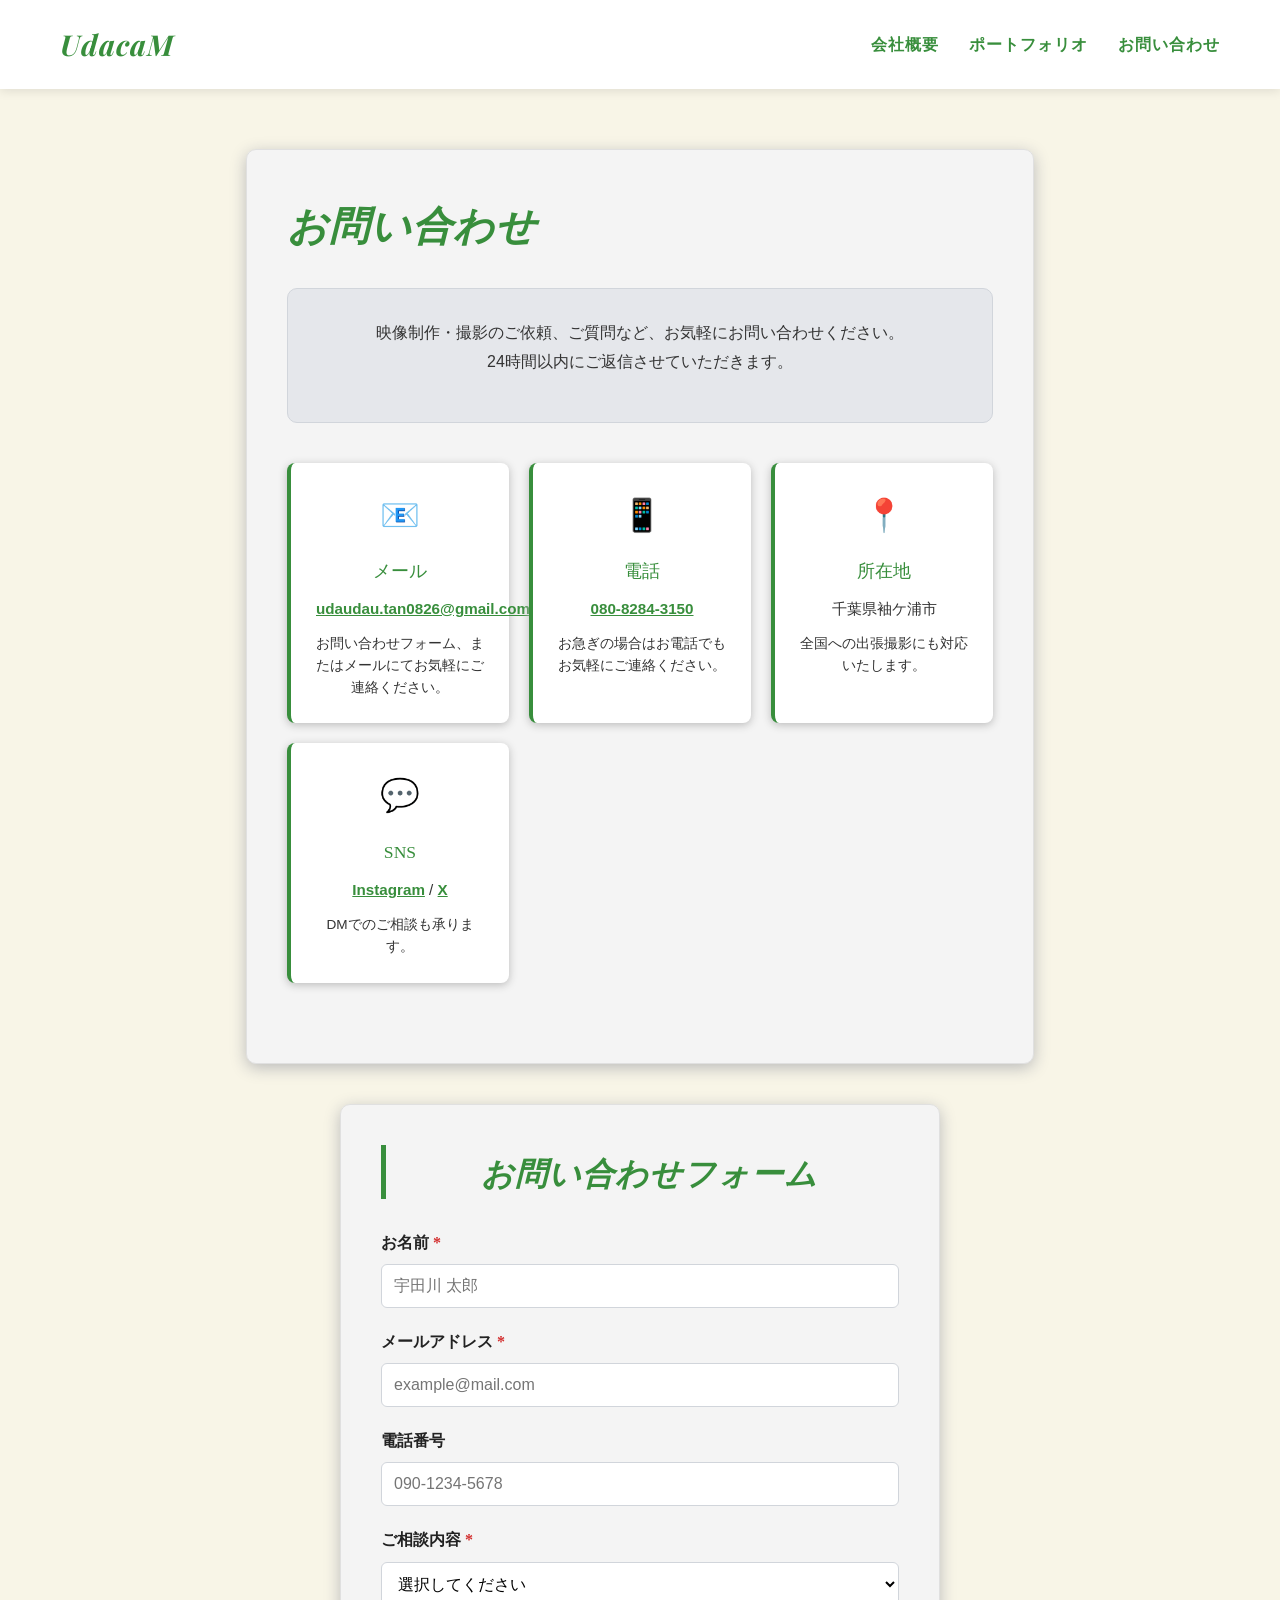
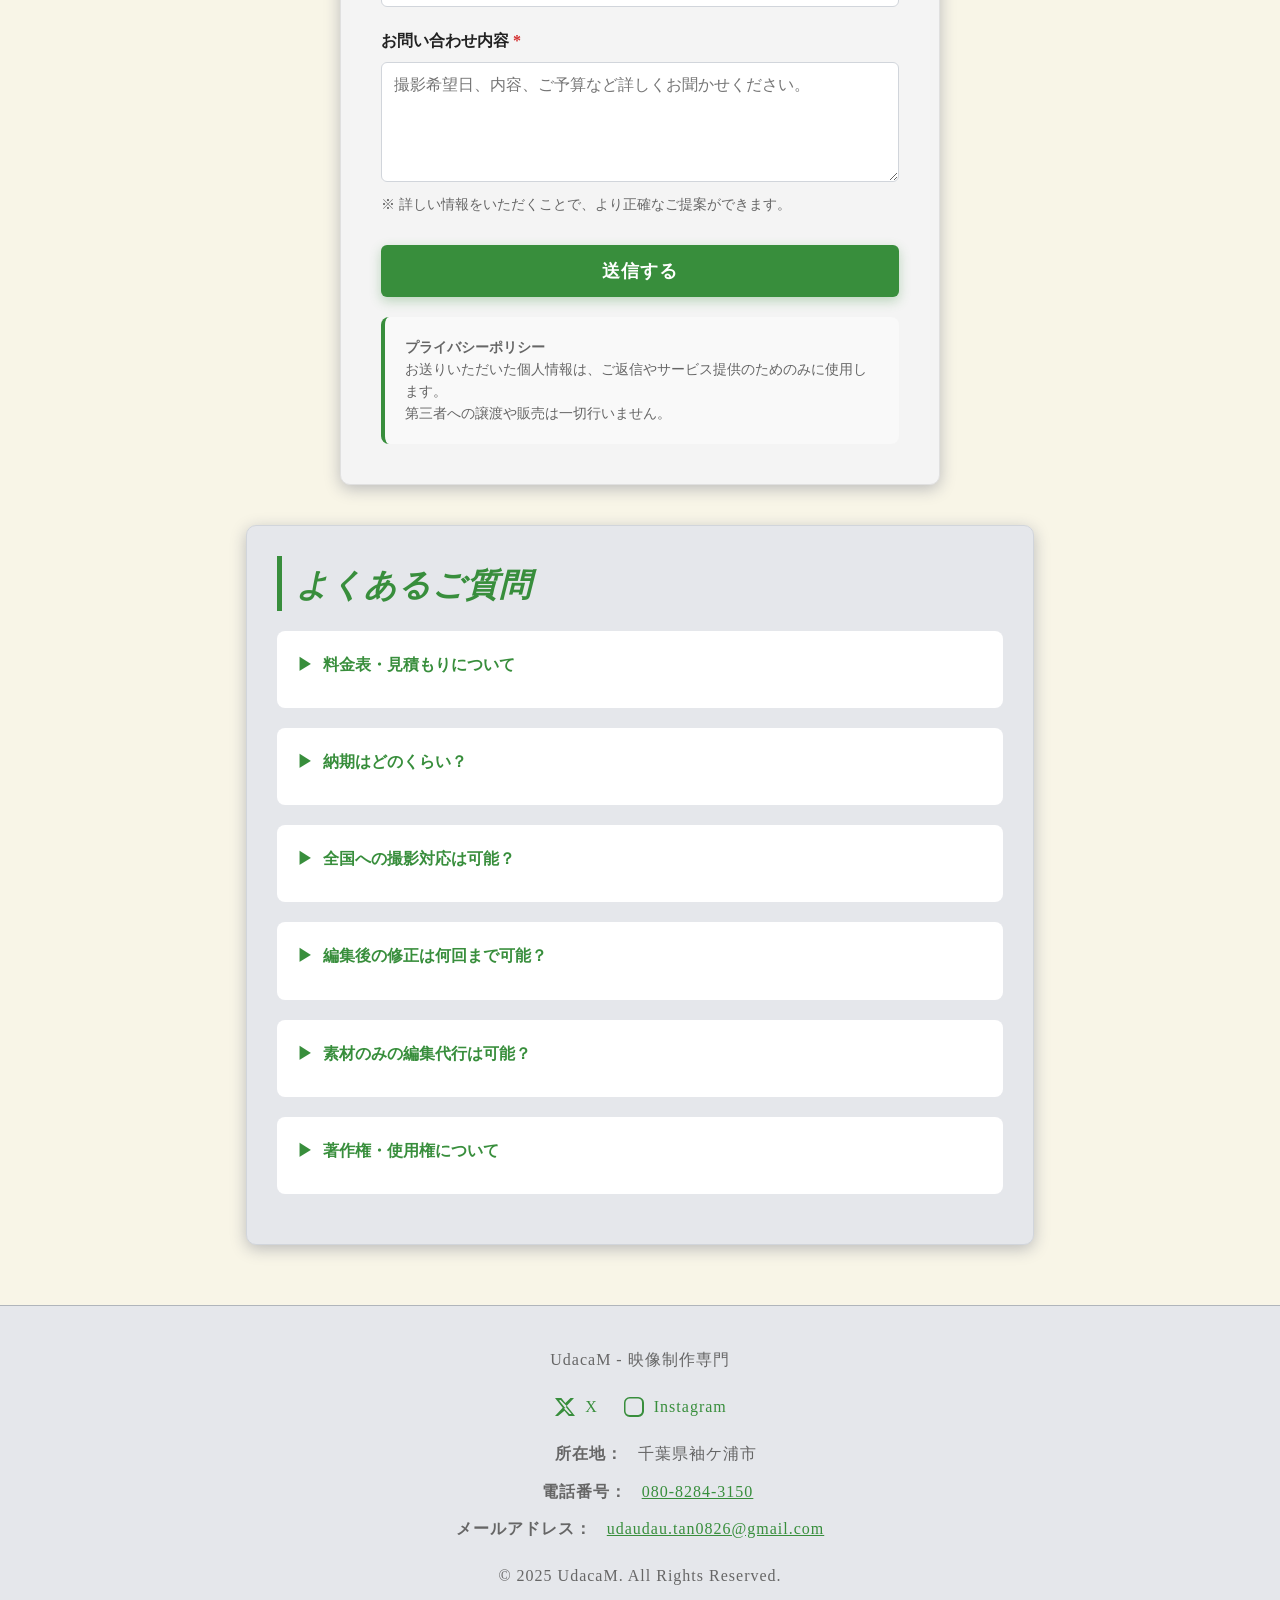
==== contact.html @ 9e69f36d "Create contact.html page with contact form and FAQ section" ====
<!DOCTYPE html>
<html lang="ja">
<head>
  <meta charset="UTF-8" />
  <meta name="viewport" content="width=device-width, initial-scale=1.0">
  <meta name="description" content="UdacaM｜お問い合わせ｜映像制作">
  
  <title>お問い合わせ | UdacaM</title>
  <link href="https://fonts.googleapis.com/css2?family=Montserrat:ital,wght@1,700&family=Playfair+Display:ital,wght@1,700&display=swap" rel="stylesheet">
  <link rel="stylesheet" href="common.css">
  <style>
    .contact-intro {
      background: #e5e7eb;
      padding: 30px;
      border-radius: 10px;
      margin-bottom: 40px;
      text-align: center;
      border: 1px solid #d1d5db;
    }

    .contact-methods {
      display: grid;
      grid-template-columns: repeat(auto-fit, minmax(200px, 1fr));
      gap: 20px;
      margin-bottom: 40px;
    }

    .contact-method {
      background: #fff;
      padding: 25px;
      border-radius: 8px;
      text-align: center;
      border-left: 4px solid #388e3c;
      box-shadow: 0 2px 8px #bbb;
    }

    .contact-method-icon {
      font-size: 2rem;
      margin-bottom: 15px;
    }

    .contact-method h3 {
      font-size: 1.1rem;
      margin-bottom: 10px;
      border: none;
      color: #388e3c;
    }

    .contact-method p {
      font-size: 0.95rem;
      line-height: 1.6;
      margin-bottom: 12px;
    }

    .contact-method a {
      color: #388e3c;
      text-decoration: underline;
      font-weight: bold;
    }

    .form-section {
      background: #f4f4f4;
      border-radius: 10px;
      padding: 40px;
      border: 1px solid #e0e0e0;
      box-shadow: 0 4px 16px #bbb;
      max-width: 600px;
      margin: 0 auto;
    }

    .form-section h2 {
      text-align: center;
      margin-bottom: 30px;
    }

    .form-group {
      margin-bottom: 20px;
    }

    .form-group label {
      display: block;
      margin-bottom: 8px;
      font-weight: bold;
      color: #222;
      font-family: '游明朝', 'Yu Mincho', serif;
    }

    .form-group input,
    .form-group textarea,
    .form-group select {
      width: 100%;
      padding: 12px;
      border: 1px solid #d1d5db;
      border-radius: 6px;
      font-size: 1rem;
      font-family: inherit;
      background: #fff;
      transition: border 0.3s ease, box-shadow 0.3s ease;
      box-sizing: border-box;
    }

    .form-group input:focus,
    .form-group textarea:focus,
    .form-group select:focus {
      border-color: #388e3c;
      outline: none;
      box-shadow: 0 0 0 3px rgba(56, 142, 60, 0.1);
    }

    .form-group textarea {
      resize: vertical;
      min-height: 120px;
    }

    .required {
      color: #d32f2f;
      font-weight: bold;
    }

    .form-note {
      font-size: 0.85rem;
      color: #666;
      margin-top: 5px;
      line-height: 1.5;
    }

    .submit-btn {
      width: 100%;
      padding: 14px;
      background: #388e3c;
      color: white;
      font-size: 1.1rem;
      font-weight: bold;
      border: none;
      border-radius: 6px;
      cursor: pointer;
      box-shadow: 0 4px 12px rgba(56, 142, 60, 0.3);
      transition: all 0.3s ease;
      font-family: 'Montserrat', Arial, sans-serif;
      letter-spacing: 1px;
      margin-top: 10px;
    }

    .submit-btn:hover {
      background: #43a047;
      transform: translateY(-2px);
      box-shadow: 0 6px 16px rgba(56, 142, 60, 0.4);
    }

    .privacy-notice {
      background: #f9f9f9;
      padding: 20px;
      border-radius: 8px;
      font-size: 0.85rem;
      color: #666;
      margin-top: 20px;
      line-height: 1.6;
      border-left: 4px solid #388e3c;
    }

    .faq-section {
      background: #e5e7eb;
      padding: 30px;
      border-radius: 10px;
      margin-top: 40px;
      border: 1px solid #d1d5db;
    }

    .faq-item {
      margin-bottom: 20px;
      background: #fff;
      padding: 20px;
      border-radius: 8px;
    }

    .faq-question {
      font-weight: bold;
      color: #388e3c;
      margin-bottom: 10px;
      cursor: pointer;
      display: flex;
      align-items: center;
      gap: 10px;
    }

    .faq-question::before {
      content: "▶";
      display: inline-block;
      transition: transform 0.3s ease;
    }

    .faq-answer {
      display: none;
      padding-top: 10px;
      border-top: 1px solid #e0e0e0;
      font-size: 0.95rem;
      line-height: 1.6;
      color: #333;
    }

    .faq-item.active .faq-question::before {
      transform: rotate(90deg);
    }

    .faq-item.active .faq-answer {
      display: block;
    }

    @media (max-width: 768px) {
      .form-section {
        padding: 20px;
      }

      .contact-methods {
        grid-template-columns: 1fr;
      }

      .submit-btn {
        font-size: 1rem;
      }
    }
  </style>
</head>
<body>
  <header>
    <nav>
      <a href="index.html" class="nav-logo">UdacaM</a>
      <ul class="nav-links">
        <li><a href="profile.html">会社概要</a></li>
        <li><a href="works.html">ポートフォリオ</a></li>
        <li><a href="contact.html">お問い合わせ</a></li>
      </ul>
    </nav>
  </header>

  <main>
    <section>
      <h1>お問い合わせ</h1>
      
      <div class="contact-intro">
        <p>
          映像制作・撮影のご依頼、ご質問など、お気軽にお問い合わせください。<br>
          24時間以内にご返信させていただきます。
        </p>
      </div>

      <div class="contact-methods">
        <div class="contact-method">
          <div class="contact-method-icon">📧</div>
          <h3>メール</h3>
          <p>
            <a href="mailto:udaudau.tan0826@gmail.com">udaudau.tan0826@gmail.com</a>
          </p>
          <p style="font-size: 0.85rem; margin: 0;">お問い合わせフォーム、またはメールにてお気軽にご連絡ください。</p>
        </div>

        <div class="contact-method">
          <div class="contact-method-icon">📱</div>
          <h3>電話</h3>
          <p>
            <a href="tel:080-8284-3150">080-8284-3150</a>
          </p>
          <p style="font-size: 0.85rem; margin: 0;">お急ぎの場合はお電話でもお気軽にご連絡ください。</p>
        </div>

        <div class="contact-method">
          <div class="contact-method-icon">📍</div>
          <h3>所在地</h3>
          <p>千葉県袖ケ浦市</p>
          <p style="font-size: 0.85rem; margin: 0;">全国への出張撮影にも対応いたします。</p>
        </div>

        <div class="contact-method">
          <div class="contact-method-icon">💬</div>
          <h3>SNS</h3>
          <p>
            <a href="https://www.instagram.com/uda_masa0826" target="_blank">Instagram</a> / 
            <a href="https://www.twitter.com/masayoshi_0826" target="_blank">X</a>
          </p>
          <p style="font-size: 0.85rem; margin: 0;">DMでのご相談も承ります。</p>
        </div>
      </div>
    </section>

    <section class="form-section">
      <h2>お問い合わせフォーム</h2>
      
      <form action="https://formspree.io/f/xldlpvoj" method="POST">
        <div class="form-group">
          <label for="name">
            お名前 <span class="required">*</span>
          </label>
          <input type="text" id="name" name="name" required placeholder="宇田川 太郎">
        </div>

        <div class="form-group">
          <label for="email">
            メールアドレス <span class="required">*</span>
          </label>
          <input type="email" id="email" name="email" required placeholder="example@mail.com">
        </div>

        <div class="form-group">
          <label for="phone">
            電話番号
          </label>
          <input type="tel" id="phone" name="phone" placeholder="090-1234-5678">
        </div>

        <div class="form-group">
          <label for="subject">
            ご相談内容 <span class="required">*</span>
          </label>
          <select id="subject" name="subject" required>
            <option value="">選択してください</option>
            <option value="bridal">ブライダル撮影</option>
            <option value="corporate">企業・セミナー撮影</option>
            <option value="youtube">YouTubeチャンネル運用</option>
            <option value="editing">動画編集代行</option>
            <option value="other">その他</option>
          </select>
        </div>

        <div class="form-group">
          <label for="message">
            お問い合わせ内容 <span class="required">*</span>
          </label>
          <textarea id="message" name="message" required placeholder="撮影希望日、内容、ご予算など詳しくお聞かせください。"></textarea>
          <div class="form-note">※ 詳しい情報をいただくことで、より正確なご提案ができます。</div>
        </div>

        <button type="submit" class="submit-btn">送信する</button>

        <div class="privacy-notice">
          <strong>プライバシーポリシー</strong><br>
          お送りいただいた個人情報は、ご返信やサービス提供のためのみに使用します。<br>
          第三者への譲渡や販売は一切行いません。
        </div>
      </form>
    </section>

    <section class="faq-section">
      <h2>よくあるご質問</h2>

      <div class="faq-item">
        <div class="faq-question" onclick="toggleFAQ(this)">料金表・見積もりについて</div>
        <div class="faq-answer">
          撮影内容、時間、編集レベルによって料金が異なります。お気軽にお問い合わせいただければ、ご予算や内容に合わせたお見積りをご提示させていただきます。
        </div>
      </div>

      <div class="faq-item">
        <div class="faq-question" onclick="toggleFAQ(this)">納期はどのくらい？</div>
        <div class="faq-answer">
          編集内容により異なりますが、通常は撮影後5～10営業日での納品を目安としています。急納ご希望の場合はご相談ください。
        </div>
      </div>

      <div class="faq-item">
        <div class="faq-question" onclick="toggleFAQ(this)">全国への撮影対応は可能？</div>
        <div class="faq-answer">
          はい、全国への出張撮影に対応いたします。交通費等は別途お見積もりさせていただきます。
        </div>
      </div>

      <div class="faq-item">
        <div class="faq-question" onclick="toggleFAQ(this)">編集後の修正は何回まで可能？</div>
        <div class="faq-answer">
          通常は2～3回の修正までを無料で承ります。詳細はお見積もり時にご相談させていただきます。
        </div>
      </div>

      <div class="faq-item">
        <div class="faq-question" onclick="toggleFAQ(this)">素材のみの編集代行は可能？</div>
        <div class="faq-answer">
          はい、可能です。お客様でご撮影いただいた映像の編集代行も承ります。
        </div>
      </div>

      <div class="faq-item">
        <div class="faq-question" onclick="toggleFAQ(this)">著作権・使用権について</div>
        <div class="faq-answer">
          制作した映像の著作権はお客様に帰属します。YouTubeなど自由にご利用いただけます。詳細はご契約時にご説明させていただきます。
        </div>
      </div>
    </section>
  </main>

  <footer>
    <div>UdacaM - 映像制作専門</div>
    <div class="footer-social">
      <a href="https://www.twitter.com/masayoshi_0826" target="_blank" title="X (旧Twitter)">
        <svg viewBox="0 0 24 24" fill="currentColor" aria-hidden="true">
          <path d="M17.53 3H21l-7.19 7.74L22 21h-6.2l-4.39-5.34L5 21H2l7.68-8.26L2 3h6.34l4.02 4.89L17.53 3zm-1.04 16h2.13l-5.78-7.1-1.62 1.74L16.49 19zm-10-13l5.52 6.78 1.62-1.76L7.56 5H6.49z"/>
        </svg>
        <span>X</span>
      </a>
      <a href="https://www.instagram.com/uda_masa0826?igsh=dGpydDVwcjd2ZXRx&utm_source=qr" target="_blank" title="Instagram">
        <svg viewBox="0 0 24 24" fill="currentColor" aria-hidden="true">
          <path d="M7.75 2h8.5A5.75 5.75 0 0 1 22 7.75v8.5A5.75 5.75 0 0 1 16.25 22h-8.5A5.75 5.75 0 0 1 2 16.25v-8.5A5.75 5.75 0 0 1 7.75 2zm0 1.5A4.25 4.25 0 0 0 3.5 7.75v8.5A4.25 4.25 0 0 0 7.75 20h8.5A4.25 4.25 0 0 0 20 16.25v-8.5A4.25 4.25 0 0 0 16.25 3.5z"/>
        </svg>
        <span>Instagram</span>
      </a>
    </div>
    <div class="footer-contact">
      <div><span>所在地：</span>千葉県袖ケ浦市</div>
      <div><span>電話番号：</span><a href="tel:080-8284-3150">080-8284-3150</a></div>
      <div><span>メールアドレス：</span><a href="mailto:udaudau.tan0826@gmail.com">udaudau.tan0826@gmail.com</a></div>
    </div>
    <div style="margin-top: 20px;">
      &copy; 2025 UdacaM. All Rights Reserved.
    </div>
  </footer>

  <script>
    function toggleFAQ(element) {
      element.parentElement.classList.toggle('active');
    }
  </script>
</body>
</html>
---- common.css ----
* {
  margin: 0;
  padding: 0;
  box-sizing: border-box;
}

body {
  font-family: 'Roboto', Arial, sans-serif;
  background: #f8f5e7;
  color: #222;
  line-height: 1.7;
}

/* ナビゲーションバー */
header {
  background: #fff;
  box-shadow: 0 2px 10px rgba(0, 0, 0, 0.1);
  position: sticky;
  top: 0;
  z-index: 1000;
}

nav {
  max-width: 1200px;
  margin: 0 auto;
  padding: 20px;
  display: flex;
  align-items: center;
  justify-content: space-between;
  flex-wrap: wrap;
}

.nav-logo {
  font-size: 1.8rem;
  font-family: 'Playfair Display', 'Montserrat', Arial, sans-serif;
  font-style: italic;
  font-weight: 700;
  color: #388e3c;
  text-decoration: none;
  letter-spacing: 1px;
}

.nav-links {
  display: flex;
  gap: 30px;
  list-style: none;
}

.nav-links a {
  text-decoration: none;
  color: #388e3c;
  font-weight: bold;
  font-size: 1rem;
  font-family: 'Montserrat', Arial, sans-serif;
  letter-spacing: 1px;
  transition: color 0.3s ease;
}

.nav-links a:hover {
  color: #222;
}

/* メインコンテンツ */
main {
  max-width: 820px;
  margin: 60px auto;
  padding: 0 16px;
}

section {
  background: #f4f4f4;
  border-radius: 10px;
  box-shadow: 0 4px 16px #bbb;
  padding: 40px;
  margin-bottom: 40px;
  border: 1px solid #e0e0e0;
  opacity: 0;
  animation: fadeIn 0.8s ease forwards;
}

@keyframes fadeIn {
  from {
    opacity: 0;
    transform: translateY(20px);
  }
  to {
    opacity: 1;
    transform: translateY(0);
  }
}

h1 {
  font-size: 2.5rem;
  font-family: 'Playfair Display', 'Montserrat', Arial, sans-serif;
  font-style: italic;
  color: #388e3c;
  margin-bottom: 30px;
  letter-spacing: 1px;
}

h2 {
  font-size: 2rem;
  font-family: 'Playfair Display', 'Montserrat', Arial, sans-serif;
  font-style: italic;
  color: #388e3c;
  margin-bottom: 20px;
  font-weight: bold;
  letter-spacing: 1px;
  border-left: 5px solid #388e3c;
  padding-left: 14px;
}

h3 {
  font-size: 1.3rem;
  color: #388e3c;
  margin-bottom: 15px;
  font-family: '游明朝', 'Yu Mincho', serif;
  font-weight: 400;
}

p {
  font-size: 1rem;
  line-height: 1.8;
  margin-bottom: 15px;
  color: #333;
}

/* グリッドレイアウト */
.grid {
  display: grid;
  grid-template-columns: repeat(auto-fit, minmax(300px, 1fr));
  gap: 24px;
  margin-bottom: 30px;
}

.grid-item {
  background: #e5e7eb;
  border-radius: 8px;
  padding: 20px;
  border: 1px solid #d1d5db;
  transition: all 0.3s ease;
}

.grid-item:hover {
  box-shadow: 0 6px 24px #888;
  border-color: #888;
}

/* ビデオラッパー */
.video-wrapper {
  position: relative;
  padding-bottom: 56.25%;
  height: 0;
  border-radius: 7px;
  overflow: hidden;
  margin-bottom: 15px;
  box-shadow: 0 1px 6px #bbb;
  background: #222;
}

.video-wrapper iframe,
.video-wrapper video {
  position: absolute;
  top: 0;
  left: 0;
  width: 100%;
  height: 100%;
  border: none;
}

/* フォーム */
.form-group {
  margin-bottom: 20px;
}

.form-group label {
  display: block;
  margin-bottom: 8px;
  font-weight: bold;
  color: #222;
}

.form-group input,
.form-group textarea {
  width: 100%;
  padding: 12px;
  border: 1px solid #d1d5db;
  border-radius: 6px;
  font-size: 1rem;
  font-family: inherit;
  background: #fff;
  transition: border 0.3s ease;
}

.form-group input:focus,
.form-group textarea:focus {
  border-color: #388e3c;
  outline: none;
}

.form-group textarea {
  resize: vertical;
  min-height: 120px;
}

.contact-form {
  background: #e5e7eb;
  padding: 30px;
  border-radius: 12px;
  box-shadow: 0 2px 12px #b0b5bb88;
  max-width: 500px;
  margin: 0 auto;
  border: 1px solid #d1d5db;
}

button {
  padding: 12px 32px;
  background: #388e3c;
  color: white;
  font-size: 1.1rem;
  font-weight: bold;
  border: none;
  border-radius: 6px;
  cursor: pointer;
  box-shadow: 0 2px 8px #b0b5bb88;
  transition: all 0.3s ease;
  font-family: 'Montserrat', Arial, sans-serif;
  letter-spacing: 1px;
}

button:hover {
  background: #43a047;
  transform: scale(1.05);
}

/* フッター */
footer {
  text-align: center;
  padding: 40px 20px;
  background: #e5e7eb;
  color: #666;
  font-size: 1rem;
  letter-spacing: 1px;
  margin-top: 60px;
  border-top: 1px solid #b0b5bb;
  font-family: '游明朝', 'Yu Mincho', serif;
}

.footer-social {
  display: flex;
  justify-content: center;
  gap: 24px;
  margin: 20px 0;
}

.footer-social a {
  display: flex;
  align-items: center;
  gap: 8px;
  color: #388e3c;
  text-decoration: none;
  font-size: 1rem;
  transition: color 0.3s ease;
}

.footer-social a:hover {
  color: #222;
}

.footer-social svg {
  width: 24px;
  height: 24px;
}

.footer-contact {
  margin: 20px 0;
  font-family: '游明朝', 'Yu Mincho', serif;
}

.footer-contact div {
  display: flex;
  justify-content: center;
  gap: 15px;
  margin-bottom: 10px;
}

.footer-contact span {
  font-weight: bold;
  min-width: 100px;
  text-align: right;
}

.footer-contact a {
  color: #388e3c;
  text-decoration: underline;
}

/* レスポンシブ */
@media (max-width: 768px) {
  nav {
    flex-direction: column;
    gap: 20px;
  }

  .nav-links {
    gap: 15px;
  }

  main {
    margin: 40px auto;
  }

  section {
    padding: 20px;
    margin-bottom: 30px;
  }

  h1 {
    font-size: 1.8rem;
  }

  h2 {
    font-size: 1.5rem;
  }

  .grid {
    grid-template-columns: 1fr;
    gap: 15px;
  }

  .footer-social {
    gap: 15px;
  }

  .footer-contact div {
    flex-direction: column;
    align-items: center;
    gap: 5px;
  }

  .footer-contact span {
    text-align: center;
  }
}

@media (max-width: 480px) {
  section {
    padding: 15px;
    border-radius: 8px;
  }

  h1 {
    font-size: 1.5rem;
  }

  h2 {
    font-size: 1.2rem;
  }

  p {
    font-size: 0.95rem;
  }

  button {
    width: 100%;
  }
}
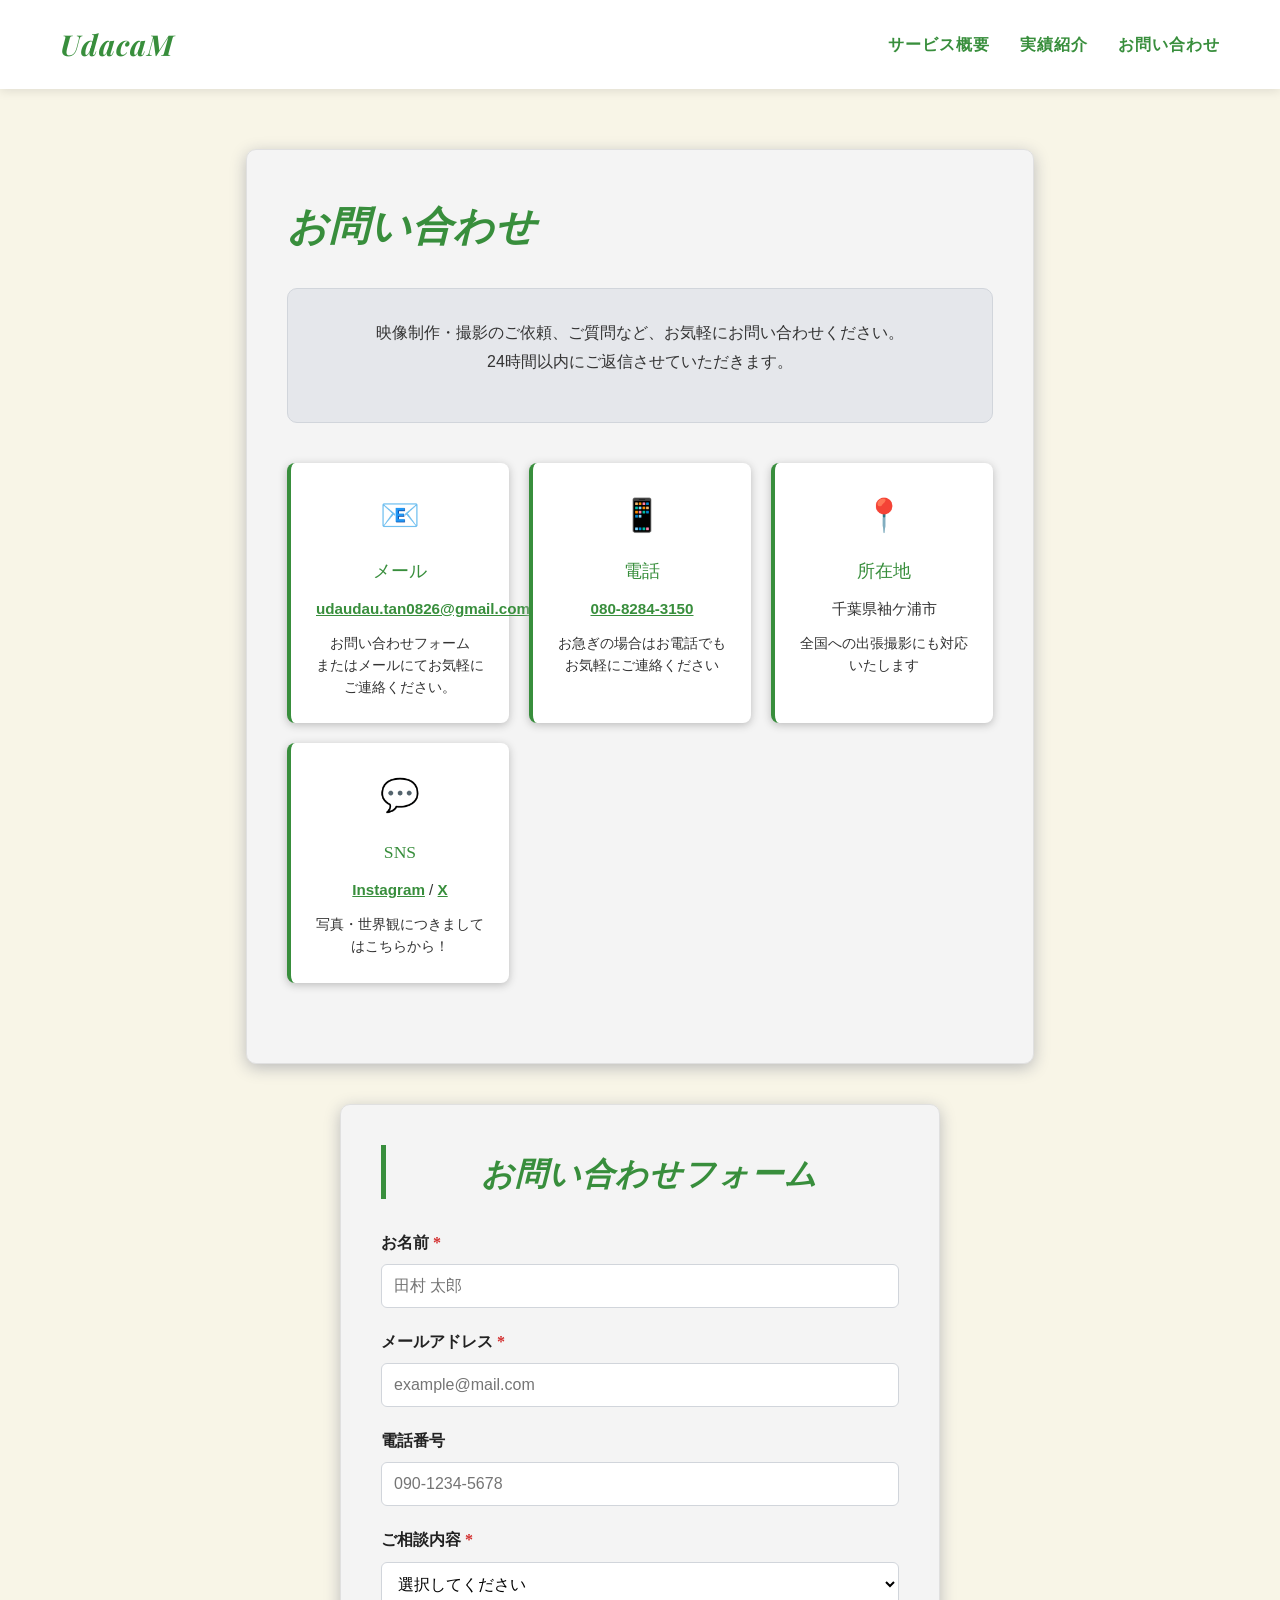
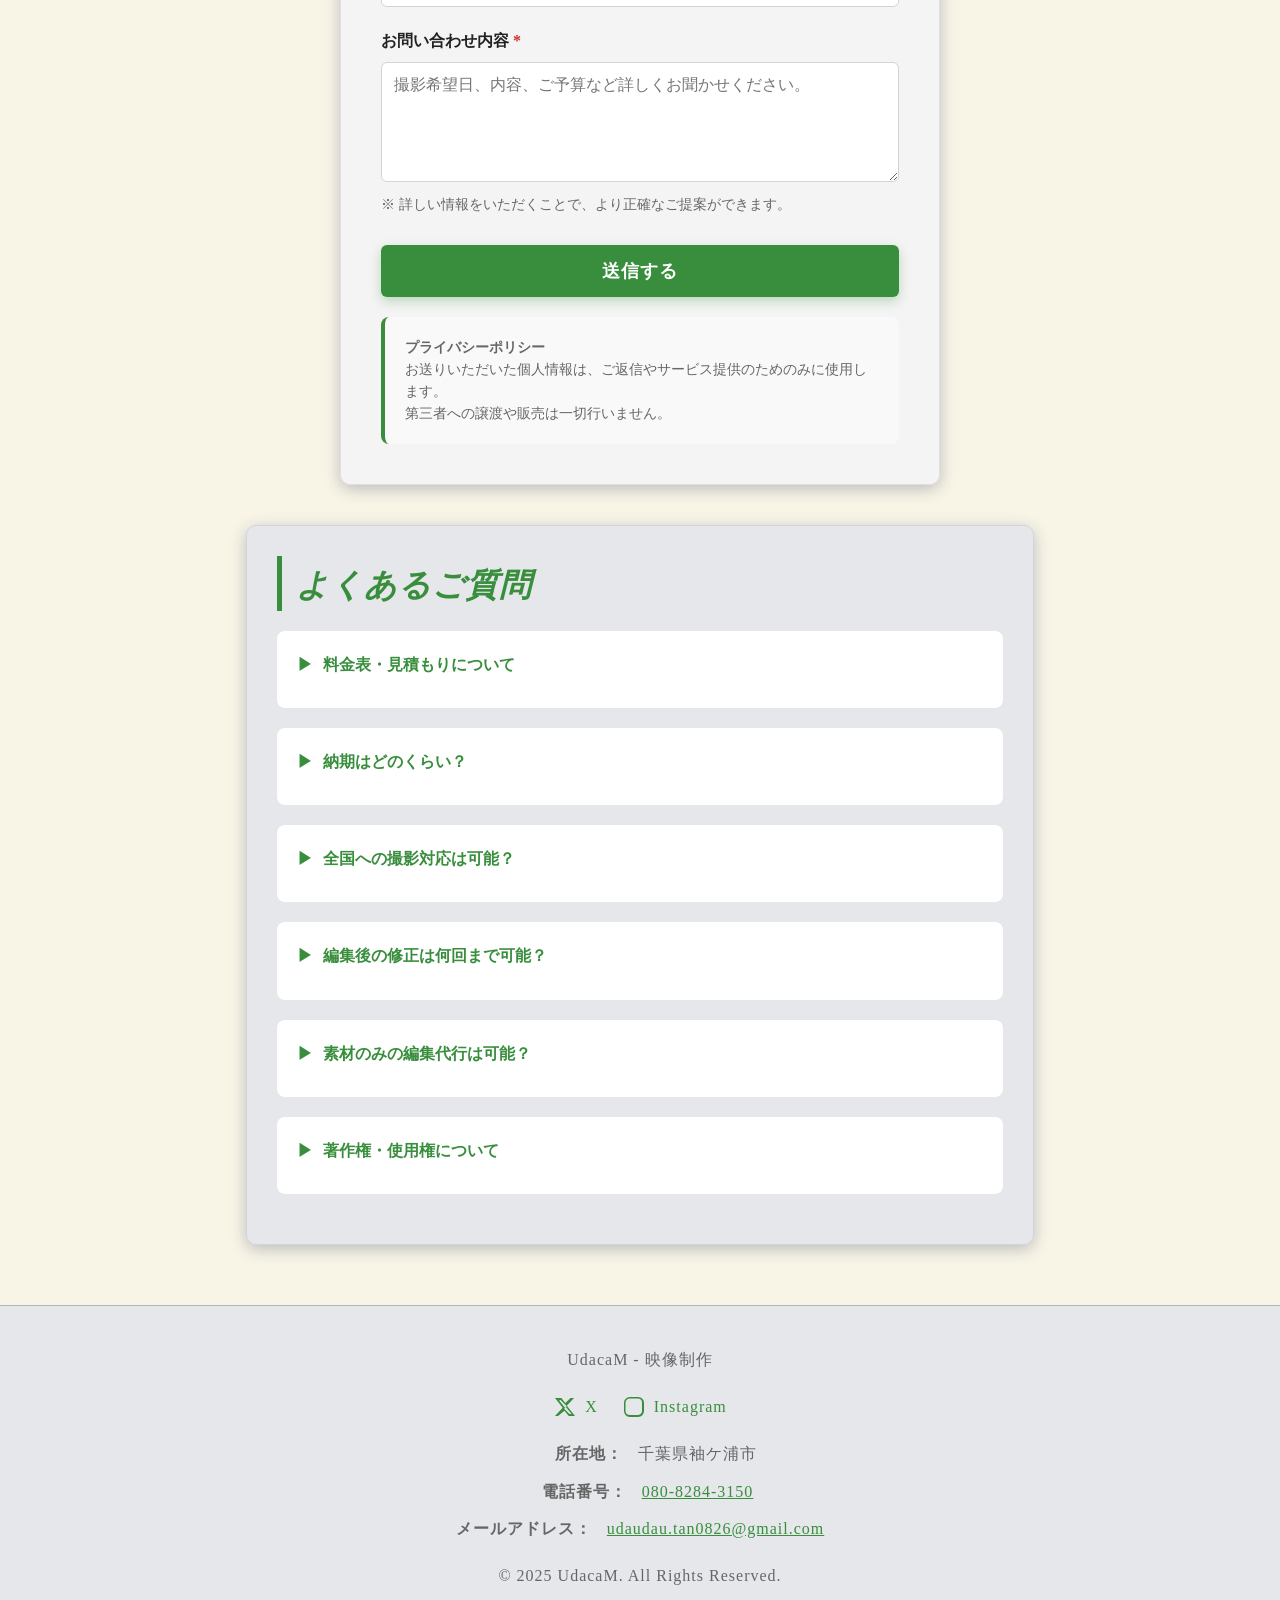
==== commit 2a3ebb85: "Eizo" ====
--- a/contact.html
+++ b/contact.html
@@ -226,8 +226,8 @@
     <nav>
       <a href="index.html" class="nav-logo">UdacaM</a>
       <ul class="nav-links">
-        <li><a href="profile.html">会社概要</a></li>
-        <li><a href="works.html">ポートフォリオ</a></li>
+        <li><a href="profile.html">サービス概要</a></li>
+        <li><a href="works.html">実績紹介</a></li>
         <li><a href="contact.html">お問い合わせ</a></li>
       </ul>
     </nav>
@@ -251,7 +251,7 @@
           <p>
             <a href="mailto:udaudau.tan0826@gmail.com">udaudau.tan0826@gmail.com</a>
           </p>
-          <p style="font-size: 0.85rem; margin: 0;">お問い合わせフォーム、またはメールにてお気軽にご連絡ください。</p>
+          <p style="font-size: 0.85rem; margin: 0;">お問い合わせフォーム<br>またはメールにてお気軽にご連絡ください。</p>
         </div>
 
         <div class="contact-method">
@@ -260,14 +260,14 @@
           <p>
             <a href="tel:080-8284-3150">080-8284-3150</a>
           </p>
-          <p style="font-size: 0.85rem; margin: 0;">お急ぎの場合はお電話でもお気軽にご連絡ください。</p>
+          <p style="font-size: 0.85rem; margin: 0;">お急ぎの場合はお電話でもお気軽にご連絡ください</p>
         </div>
 
         <div class="contact-method">
           <div class="contact-method-icon">📍</div>
           <h3>所在地</h3>
           <p>千葉県袖ケ浦市</p>
-          <p style="font-size: 0.85rem; margin: 0;">全国への出張撮影にも対応いたします。</p>
+          <p style="font-size: 0.85rem; margin: 0;">全国への出張撮影にも対応いたします</p>
         </div>
 
         <div class="contact-method">
@@ -277,7 +277,7 @@
             <a href="https://www.instagram.com/uda_masa0826" target="_blank">Instagram</a> / 
             <a href="https://www.twitter.com/masayoshi_0826" target="_blank">X</a>
           </p>
-          <p style="font-size: 0.85rem; margin: 0;">DMでのご相談も承ります。</p>
+          <p style="font-size: 0.85rem; margin: 0;">写真・世界観につきましてはこちらから！</p>
         </div>
       </div>
     </section>
@@ -290,7 +290,7 @@
           <label for="name">
             お名前 <span class="required">*</span>
           </label>
-          <input type="text" id="name" name="name" required placeholder="宇田川 太郎">
+          <input type="text" id="name" name="name" required placeholder="田村 太郎">
         </div>
 
         <div class="form-group">
@@ -313,9 +313,10 @@
           </label>
           <select id="subject" name="subject" required>
             <option value="">選択してください</option>
-            <option value="bridal">ブライダル撮影</option>
+            <option value="bridal">個人・ブライダル撮影</option>
             <option value="corporate">企業・セミナー撮影</option>
-            <option value="youtube">YouTubeチャンネル運用</option>
+            <option value="corporate">映像制作（MV/PV）</option>
+            <option value="youtube">YouTubeチャンネル・SNS運用</option>
             <option value="editing">動画編集代行</option>
             <option value="other">その他</option>
           </select>
@@ -345,14 +346,14 @@
       <div class="faq-item">
         <div class="faq-question" onclick="toggleFAQ(this)">料金表・見積もりについて</div>
         <div class="faq-answer">
-          撮影内容、時間、編集レベルによって料金が異なります。お気軽にお問い合わせいただければ、ご予算や内容に合わせたお見積りをご提示させていただきます。
+          撮影内容・時間・編集レベルによって料金が異なります。お気軽にお問い合わせいただければ、ご予算や内容に合わせたお見積りをご提示させていただきます。
         </div>
       </div>
 
       <div class="faq-item">
         <div class="faq-question" onclick="toggleFAQ(this)">納期はどのくらい？</div>
         <div class="faq-answer">
-          編集内容により異なりますが、通常は撮影後5～10営業日での納品を目安としています。急納ご希望の場合はご相談ください。
+          編集内容により異なりますが、通常は撮影後7~10営業日での納品を目安としています。急納ご希望の場合はご相談ください。
         </div>
       </div>
 
@@ -387,7 +388,7 @@
   </main>
 
   <footer>
-    <div>UdacaM - 映像制作専門</div>
+    <div>UdacaM - 映像制作</div>
     <div class="footer-social">
       <a href="https://www.twitter.com/masayoshi_0826" target="_blank" title="X (旧Twitter)">
         <svg viewBox="0 0 24 24" fill="currentColor" aria-hidden="true">
